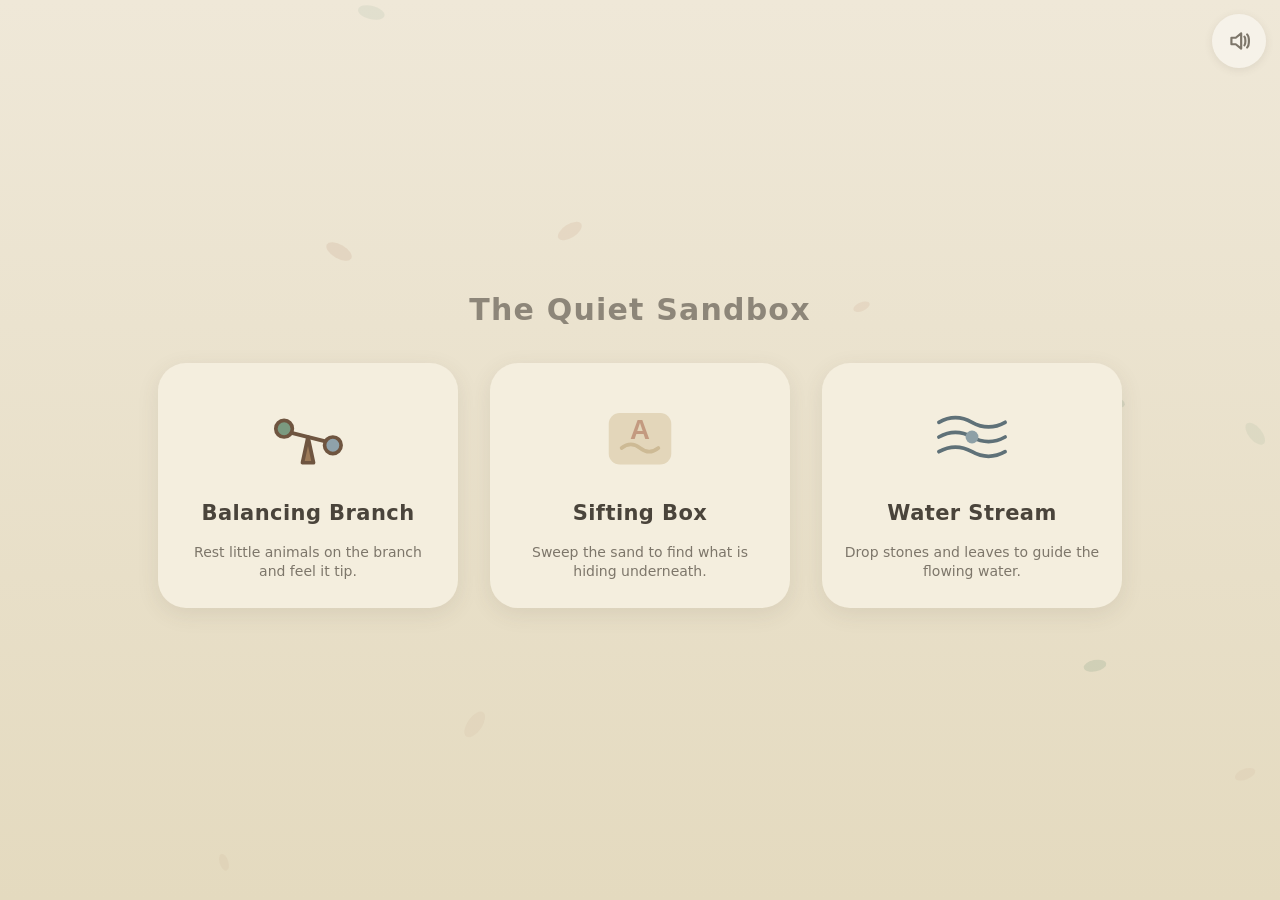
==== index.html @ 9fba6498 "The Quiet Sandbox: calm-tech web app for young children A low-sensory static web app with three acti" ====
<!DOCTYPE html>
<html lang="en">
<head>
  <meta charset="utf-8" />
  <meta name="viewport"
        content="width=device-width, initial-scale=1, maximum-scale=1, user-scalable=no, viewport-fit=cover" />
  <title>The Quiet Sandbox</title>
  <meta name="description" content="A calm, low-sensory play space for young children." />
  <link rel="stylesheet" href="css/style.css" />
  <style>
    /* Home-only layout */
    #home {
      justify-content: center;
      align-items: center;
      padding: 24px;
    }
    .home-title {
      color: var(--ink-soft);
      font-weight: 600;
      font-size: clamp(20px, 3.4vw, 30px);
      letter-spacing: 0.04em;
      margin: 0 0 clamp(18px, 4vh, 40px);
      text-align: center;
      opacity: 0.85;
    }
    .doors {
      display: flex;
      flex-wrap: wrap;
      gap: clamp(16px, 3vw, 32px);
      justify-content: center;
      align-items: stretch;
      max-width: 980px;
    }
    .door {
      flex: 1 1 220px;
      max-width: 300px;
      min-height: 240px;
      background: var(--cream);
      border-radius: 28px;
      text-decoration: none;
      color: var(--ink);
      display: flex;
      flex-direction: column;
      align-items: center;
      justify-content: center;
      gap: 18px;
      padding: 28px 22px;
      box-shadow: 0 6px 22px rgba(74, 68, 59, 0.10);
      transition: transform var(--slow) var(--ease),
                  box-shadow var(--slow) var(--ease),
                  background var(--slow) var(--ease);
    }
    .door:hover  { transform: translateY(-6px);
                   box-shadow: 0 12px 28px rgba(74, 68, 59, 0.14); }
    .door:active { transform: translateY(-2px) scale(0.99); }
    .door svg { width: 92px; height: 92px; }
    .door .label {
      font-size: clamp(17px, 2.4vw, 21px);
      font-weight: 600;
      letter-spacing: 0.02em;
      color: var(--ink);
    }
    .door .sub {
      font-size: 14px;
      color: var(--ink-soft);
      text-align: center;
      line-height: 1.35;
    }
  </style>
</head>
<body>
  <canvas class="stage" id="bg" aria-hidden="true"></canvas>

  <div class="screen" id="home">
    <h1 class="home-title">The Quiet Sandbox</h1>
    <nav class="doors" aria-label="Choose a quiet place to play">

      <a class="door" href="activities/balance.html" data-activity="balance">
        <svg viewBox="0 0 100 100" fill="none" stroke="#6f5540"
             stroke-width="4" stroke-linecap="round" stroke-linejoin="round">
          <path d="M18 42 L82 58" />
          <path d="M50 50 L44 78 L56 78 Z" fill="#9c7a58" stroke="#6f5540"/>
          <circle cx="24" cy="41" r="9" fill="#7a9a80"/>
          <circle cx="77" cy="59" r="9" fill="#8fa2ab"/>
        </svg>
        <span class="label">Balancing Branch</span>
        <span class="sub">Rest little animals on the branch and feel it tip.</span>
      </a>

      <a class="door" href="activities/sift.html" data-activity="sift">
        <svg viewBox="0 0 100 100" fill="none">
          <rect x="16" y="24" width="68" height="56" rx="12" fill="#e3d6ba"/>
          <path d="M30 62 q10 -8 20 0 q10 8 20 0" stroke="#cdba95"
                stroke-width="4" fill="none" stroke-linecap="round"/>
          <text x="50" y="52" font-size="30" font-family="Segoe UI, sans-serif"
                fill="#c39a80" text-anchor="middle" font-weight="700">A</text>
        </svg>
        <span class="label">Sifting Box</span>
        <span class="sub">Sweep the sand to find what is hiding underneath.</span>
      </a>

      <a class="door" href="activities/stream.html" data-activity="stream">
        <svg viewBox="0 0 100 100" fill="none" stroke="#5f7178"
             stroke-width="4" stroke-linecap="round">
          <path d="M14 34 q18 -10 36 0 q18 10 36 0"/>
          <path d="M14 50 q18 -10 36 0 q18 10 36 0"/>
          <path d="M14 66 q18 -10 36 0 q18 10 36 0"/>
          <circle cx="50" cy="50" r="7" fill="#8ea0a6" stroke="none"/>
        </svg>
        <span class="label">Water Stream</span>
        <span class="sub">Drop stones and leaves to guide the flowing water.</span>
      </a>

    </nav>
  </div>

  <div class="corner right" id="corner"></div>

  <script src="js/palette.js"></script>
  <script src="js/audio.js"></script>
  <script src="js/home.js"></script>
</body>
</html>
---- css/style.css ----
/* The Quiet Sandbox — shared calm-tech styles
   Muted natural palette, slow transitions, generous touch targets.
   Nothing bright, nothing flashing. */

:root {
  /* Muted natural palette */
  --bg:          #ece4d2; /* warm sandy background */
  --cream:       #f4eede; /* soft light surface */
  --sand:        #e3d6ba;
  --sand-deep:   #cdba95;
  --clay:        #c39a80;
  --forest:      #52705a; /* deep forest green */
  --forest-soft: #7a9a80;
  --stone:       #8ea0a6; /* river-stone blue-grey */
  --stone-deep:  #5f7178;
  --wood:        #9c7a58; /* warm wood brown */
  --wood-deep:   #6f5540;
  --ink:         #4a443b; /* soft near-black for text */
  --ink-soft:    #7d766a;

  --ease: cubic-bezier(0.4, 0.0, 0.2, 1);
  --slow: 650ms;
  --font: "Segoe UI", "Avenir Next", "Nunito", system-ui, sans-serif;
}

* { box-sizing: border-box; }

html, body {
  margin: 0;
  height: 100%;
}

body {
  font-family: var(--font);
  color: var(--ink);
  background: var(--bg);
  -webkit-font-smoothing: antialiased;
  overflow: hidden;              /* full-screen calm canvas, no scroll bars */
  overscroll-behavior: none;
  -webkit-tap-highlight-color: transparent;
  user-select: none;
  -webkit-user-select: none;
  touch-action: manipulation;
}

/* Slow, gentle page fade-in. Pages start faded, then settle. */
.screen {
  position: fixed;
  inset: 0;
  display: flex;
  flex-direction: column;
  opacity: 0;
  transition: opacity var(--slow) var(--ease);
}
.screen.ready { opacity: 1; }
/* Used when navigating away, before the browser follows the link. */
body.leaving .screen { opacity: 0; }

/* Full-bleed drawing canvas */
canvas.stage {
  position: absolute;
  inset: 0;
  width: 100%;
  height: 100%;
  display: block;
  touch-action: none;            /* let us own the drag gestures */
}

/* --- Small, unobtrusive controls ------------------------------------- */

.corner {
  position: fixed;
  top: max(14px, env(safe-area-inset-top));
  z-index: 10;
  display: flex;
  gap: 12px;
}
.corner.left  { left:  max(14px, env(safe-area-inset-left)); }
.corner.right { right: max(14px, env(safe-area-inset-right)); }

.softbtn {
  -webkit-appearance: none;
  appearance: none;
  border: none;
  cursor: pointer;
  width: 54px;
  height: 54px;
  border-radius: 50%;
  background: rgba(255, 255, 255, 0.45);
  color: var(--ink-soft);
  display: grid;
  place-items: center;
  transition: background var(--slow) var(--ease),
              transform var(--slow) var(--ease),
              opacity var(--slow) var(--ease);
  box-shadow: 0 2px 8px rgba(74, 68, 59, 0.10);
}
.softbtn:hover  { background: rgba(255, 255, 255, 0.7); }
.softbtn:active { transform: scale(0.94); }
.softbtn svg { width: 26px; height: 26px; fill: none;
  stroke: currentColor; stroke-width: 2;
  stroke-linecap: round; stroke-linejoin: round; }

/* A quiet caption / title, kept low-contrast */
.caption {
  position: fixed;
  left: 0; right: 0;
  bottom: max(20px, env(safe-area-inset-bottom));
  text-align: center;
  color: var(--ink-soft);
  font-size: clamp(15px, 2.2vw, 19px);
  letter-spacing: 0.02em;
  pointer-events: none;
  opacity: 0.9;
}

@media (prefers-reduced-motion: reduce) {
  .screen { transition: opacity 200ms linear; }
  * { animation: none !important; }
}
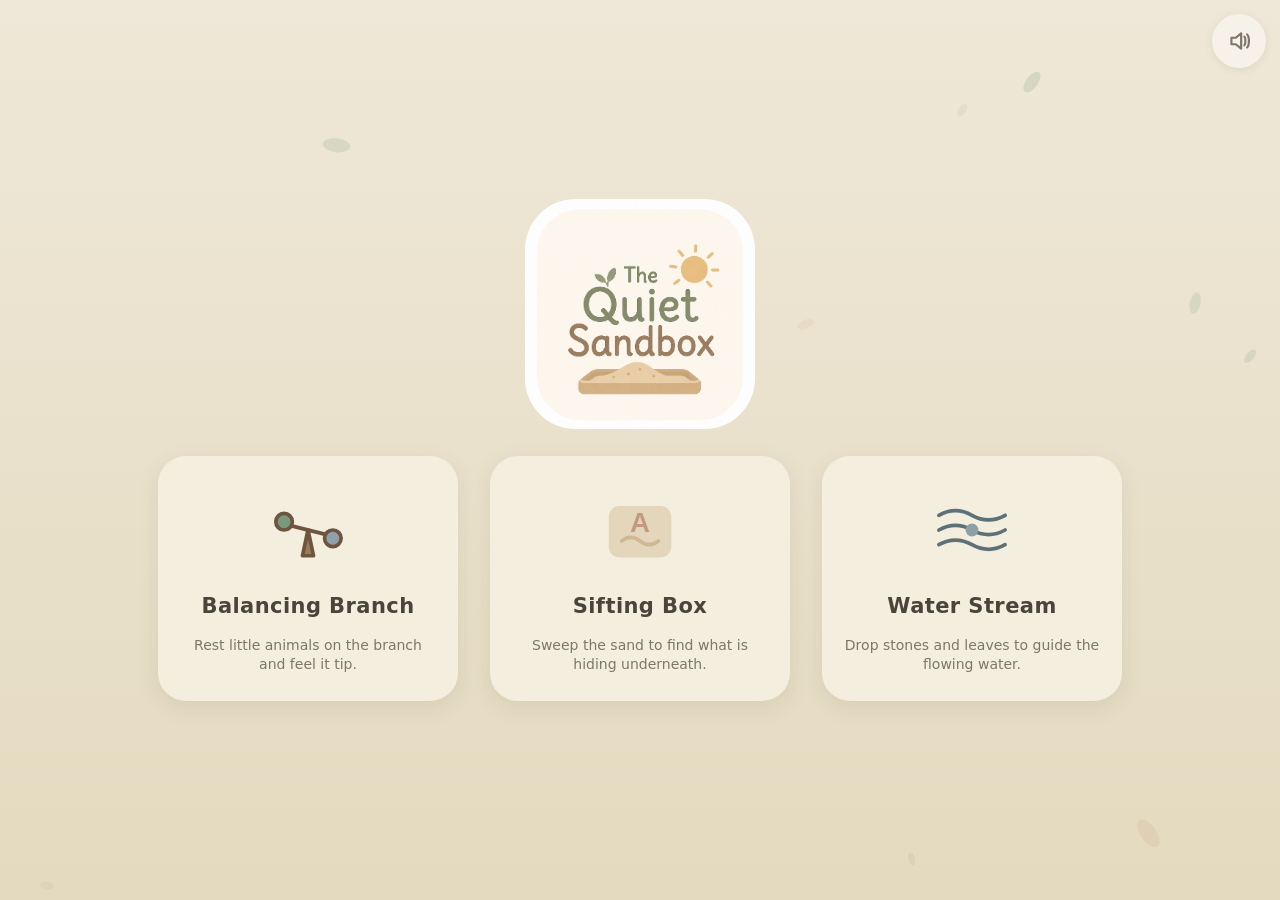
==== commit 86713cf6: "Add logo: home hero image and favicon/app icon on all pages - Bundle assets/logo.png - Use the logo " ====
--- a/index.html
+++ b/index.html
@@ -6,22 +6,39 @@
         content="width=device-width, initial-scale=1, maximum-scale=1, user-scalable=no, viewport-fit=cover" />
   <title>The Quiet Sandbox</title>
   <meta name="description" content="A calm, low-sensory play space for young children." />
+  <link rel="icon" type="image/png" href="assets/logo.png" />
+  <link rel="apple-touch-icon" href="assets/logo.png" />
+  <meta name="apple-mobile-web-app-title" content="Quiet Sandbox" />
+  <meta name="theme-color" content="#ece4d2" />
   <link rel="stylesheet" href="css/style.css" />
   <style>
     /* Home-only layout */
     #home {
-      justify-content: center;
+      justify-content: flex-start;
+      align-items: stretch;
+      padding: 0;
+      overflow-y: auto;
+      -webkit-overflow-scrolling: touch;
+    }
+    .home-inner {
+      margin: auto;                /* centers when it fits, scrolls when it doesn't */
+      width: 100%;
+      display: flex;
+      flex-direction: column;
       align-items: center;
-      padding: 24px;
+      padding: clamp(20px, 4vh, 48px) 24px;
+      box-sizing: border-box;
     }
     .home-title {
-      color: var(--ink-soft);
-      font-weight: 600;
-      font-size: clamp(20px, 3.4vw, 30px);
-      letter-spacing: 0.04em;
-      margin: 0 0 clamp(18px, 4vh, 40px);
+      margin: 0 0 clamp(14px, 3vh, 32px);
       text-align: center;
-      opacity: 0.85;
+    }
+    .home-title .logo {
+      display: block;
+      margin: 0 auto;
+      width: clamp(150px, 26vw, 230px);
+      height: auto;
+      border-radius: 22%;      /* trims the image's square corners */
     }
     .doors {
       display: flex;
@@ -72,7 +89,10 @@
   <canvas class="stage" id="bg" aria-hidden="true"></canvas>
 
   <div class="screen" id="home">
-    <h1 class="home-title">The Quiet Sandbox</h1>
+    <div class="home-inner">
+    <h1 class="home-title">
+      <img class="logo" src="assets/logo.png" alt="The Quiet Sandbox" />
+    </h1>
     <nav class="doors" aria-label="Choose a quiet place to play">
 
       <a class="door" href="activities/balance.html" data-activity="balance">
@@ -112,6 +132,7 @@
       </a>
 
     </nav>
+    </div>
   </div>
 
   <div class="corner right" id="corner"></div>
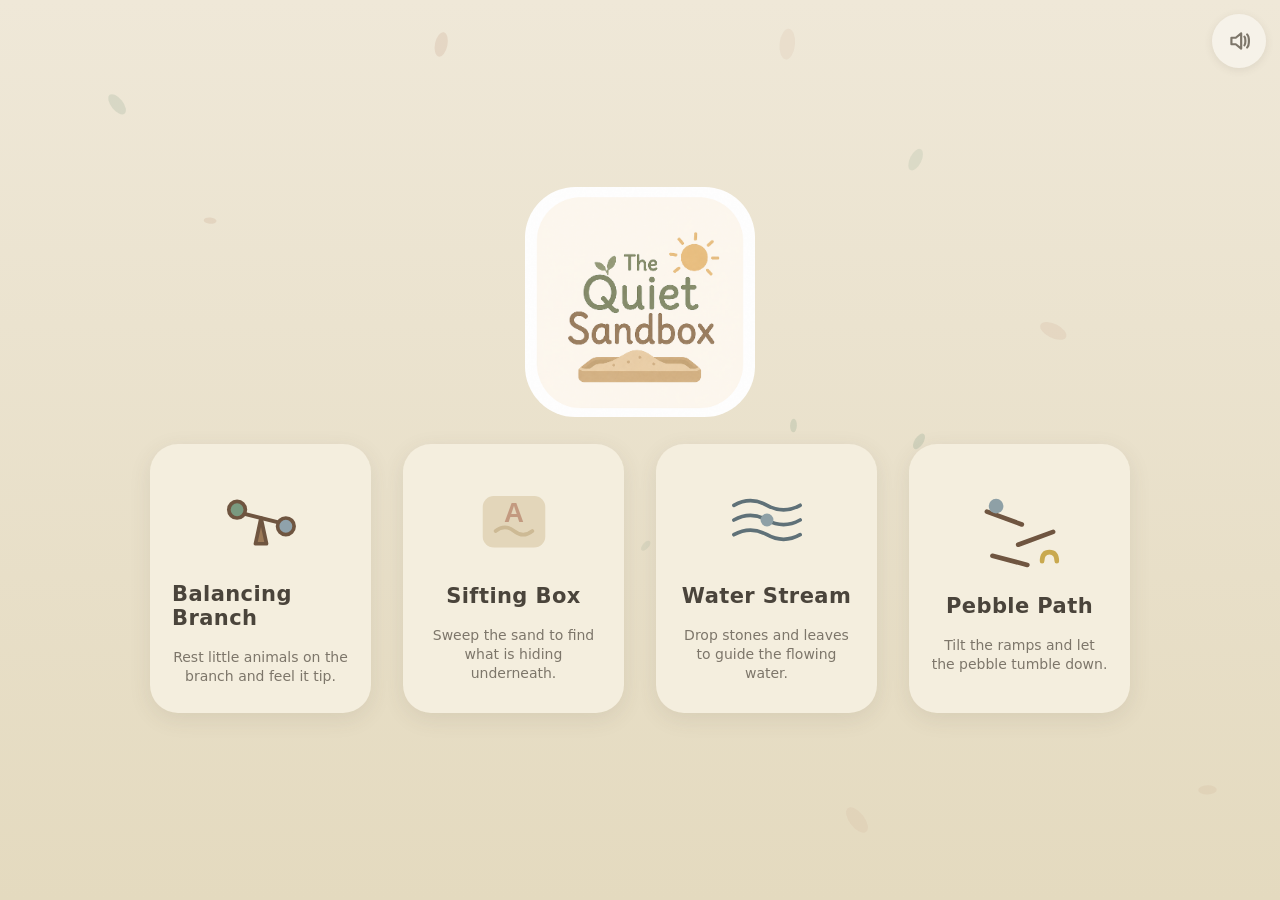
==== commit 0d43680a: "Add Pebble Path: a calm Rube-Goldberg marble run activity - New activity (activities/tumble.html + j" ====
--- a/index.html
+++ b/index.html
@@ -131,6 +131,19 @@
         <span class="sub">Drop stones and leaves to guide the flowing water.</span>
       </a>
 
+      <a class="door" href="activities/tumble.html" data-activity="tumble">
+        <svg viewBox="0 0 100 100" fill="none" stroke="#6f5540"
+             stroke-width="5" stroke-linecap="round">
+          <path d="M14 30 L52 44" />
+          <path d="M86 52 L48 66" />
+          <path d="M20 78 L58 88" />
+          <circle cx="24" cy="24" r="8" fill="#8ea0a6" stroke="none"/>
+          <path d="M74 84 q0 -10 8 -10 q8 0 8 10" stroke="#c9a94f"/>
+        </svg>
+        <span class="label">Pebble Path</span>
+        <span class="sub">Tilt the ramps and let the pebble tumble down.</span>
+      </a>
+
     </nav>
     </div>
   </div>
